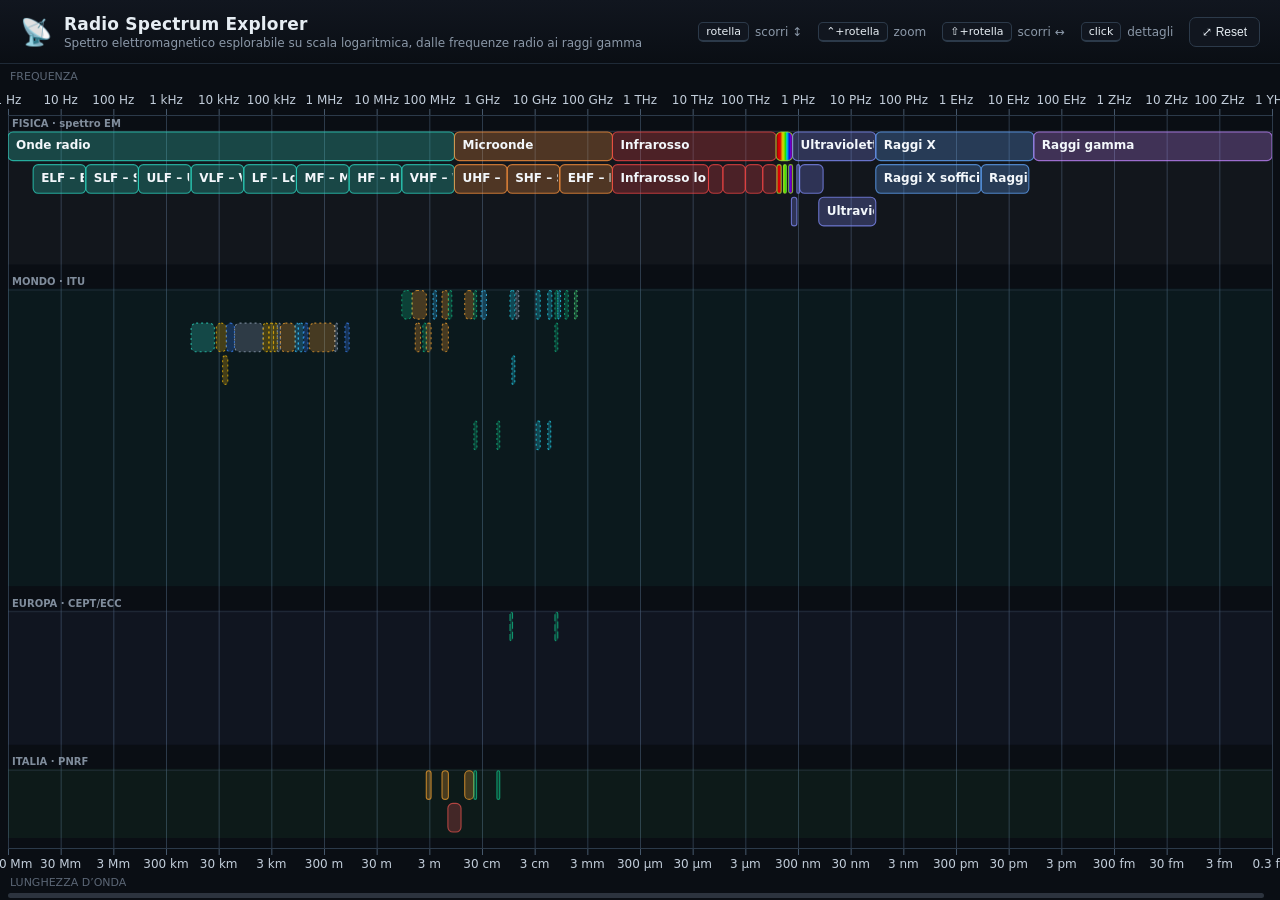
==== index.html @ 645366c9 "Initial commit: Radio Spectrum Explorer Visualizzatore interattivo dello spettro elettromagnetico (1" ====
<!DOCTYPE html>
<html lang="it">
<head>
  <meta charset="UTF-8">
  <meta name="viewport" content="width=device-width, initial-scale=1.0">
  <title>Radio Spectrum Explorer</title>
  <link rel="stylesheet" href="style.css">
</head>
<body>
  <header id="topbar">
    <div class="brand">
      <span class="logo">📡</span>
      <div>
        <h1>Radio Spectrum Explorer</h1>
        <p id="subtitle">Spettro elettromagnetico esplorabile · scala logaritmica</p>
      </div>
    </div>
    <div class="hint">
      <span><kbd>rotella</kbd> scorri ↕</span>
      <span><kbd>⌃+rotella</kbd> zoom</span>
      <span><kbd>⇧+rotella</kbd> scorri ↔</span>
      <span><kbd>click</kbd> dettagli</span>
      <button id="resetBtn" title="Torna alla vista completa">⤢ Reset</button>
    </div>
  </header>

  <main id="stage">
    <canvas id="spectrum"></canvas>

    <aside id="panel" class="panel hidden">
      <button id="panelClose" class="panel-close" aria-label="Chiudi">×</button>
      <div id="panelBody"></div>
    </aside>

    <div id="loadError" class="load-error hidden">
      <h2>Impossibile caricare <code>bands.json</code></h2>
      <p>Apri il sito tramite un server locale (i browser bloccano <code>fetch</code> dei file via <code>file://</code>).</p>
      <pre>cd "questa cartella"
python -m http.server 8000
# poi apri http://localhost:8000</pre>
    </div>
  </main>

  <script src="app.js"></script>
</body>
</html>
---- style.css ----
:root {
  --bg: #0a0e14;
  --bg-soft: #11161f;
  --panel-bg: #0d1219;
  --grid: #1d2733;
  --grid-strong: #2c3a4a;
  --text: #e6edf3;
  --text-dim: #8b98a8;
  --text-faint: #5b6675;
  --accent: #2dd4bf;
  --border: #1f2a37;
  --shadow: 0 10px 40px rgba(0,0,0,.5);
  font-family: "Segoe UI", system-ui, -apple-system, sans-serif;
}

* { box-sizing: border-box; }

html, body {
  margin: 0;
  height: 100%;
  background: var(--bg);
  color: var(--text);
  overflow: hidden;
}

#topbar {
  height: 64px;
  display: flex;
  align-items: center;
  justify-content: space-between;
  padding: 0 20px;
  background: linear-gradient(180deg, var(--bg-soft), var(--bg));
  border-bottom: 1px solid var(--border);
  position: relative;
  z-index: 5;
}

.brand { display: flex; align-items: center; gap: 12px; }
.brand .logo { font-size: 26px; }
.brand h1 { margin: 0; font-size: 17px; font-weight: 600; letter-spacing: .2px; }
.brand #subtitle { margin: 2px 0 0; font-size: 12px; color: var(--text-dim); }

.hint { display: flex; align-items: center; gap: 16px; font-size: 12px; color: var(--text-dim); }
.hint span { display: flex; align-items: center; gap: 6px; }
kbd {
  background: var(--bg-soft);
  border: 1px solid var(--grid-strong);
  border-bottom-width: 2px;
  border-radius: 5px;
  padding: 2px 7px;
  font-size: 11px;
  color: var(--text);
  font-family: inherit;
}
#resetBtn {
  background: var(--bg-soft);
  color: var(--text);
  border: 1px solid var(--grid-strong);
  border-radius: 7px;
  padding: 7px 12px;
  cursor: pointer;
  font-size: 12px;
  transition: border-color .15s, background .15s;
}
#resetBtn:hover { border-color: var(--accent); background: #161c26; }

#stage {
  position: absolute;
  top: 64px;
  left: 0;
  right: 0;
  bottom: 0;
}

#spectrum {
  display: block;
  width: 100%;
  height: 100%;
  cursor: default;
}

.legend {
  position: absolute;
  left: 14px;
  bottom: 14px;
  background: rgba(13,18,25,.82);
  backdrop-filter: blur(6px);
  border: 1px solid var(--border);
  border-radius: 10px;
  padding: 10px 12px;
  display: grid;
  grid-template-columns: auto auto;
  gap: 4px 16px;
  font-size: 11px;
  color: var(--text-dim);
  pointer-events: none;
  max-width: 360px;
}
.legend .item { display: flex; align-items: center; gap: 7px; white-space: nowrap; }
.legend .swatch { width: 11px; height: 11px; border-radius: 3px; flex: none; }

.panel {
  position: absolute;
  top: 0;
  right: 0;
  width: 360px;
  max-width: 88vw;
  height: 100%;
  background: var(--panel-bg);
  border-left: 1px solid var(--border);
  box-shadow: var(--shadow);
  padding: 22px;
  overflow-y: auto;
  transform: translateX(0);
  transition: transform .22s ease;
}
.panel.hidden { transform: translateX(calc(100% + 4px)); }
.panel-close {
  position: absolute;
  top: 14px;
  right: 16px;
  background: none;
  border: none;
  color: var(--text-dim);
  font-size: 26px;
  line-height: 1;
  cursor: pointer;
}
.panel-close:hover { color: var(--text); }

.panel h2 { margin: 4px 0 2px; font-size: 19px; padding-right: 28px; }
.panel .tag {
  display: inline-block;
  font-size: 11px;
  padding: 3px 9px;
  border-radius: 999px;
  margin: 0 6px 6px 0;
  border: 1px solid transparent;
}
.panel .tag.cat { color: #0a0e14; font-weight: 600; }
.panel .tag.scope { background: var(--bg-soft); color: var(--text-dim); border-color: var(--grid-strong); }
.panel .tag.mode  { background: var(--bg-soft); color: var(--accent); border-color: var(--grid-strong); }

.panel dl { margin: 16px 0 0; display: grid; grid-template-columns: auto 1fr; gap: 9px 14px; font-size: 13px; }
.panel dt { color: var(--text-faint); }
.panel dd { margin: 0; color: var(--text); font-variant-numeric: tabular-nums; }

.panel .notes { margin-top: 16px; font-size: 13px; line-height: 1.55; color: var(--text-dim); }

.panel .source {
  margin-top: 18px;
  padding-top: 14px;
  border-top: 1px solid var(--border);
  font-size: 12px;
}
.panel .source .lbl { color: var(--text-faint); display: block; margin-bottom: 5px; }
.panel .source a { color: var(--accent); text-decoration: none; word-break: break-all; }
.panel .source a:hover { text-decoration: underline; }
.panel .source .meta { margin-top: 6px; color: var(--text-faint); }
.tier { font-size: 10px; padding: 2px 7px; border-radius: 6px; margin-left: 6px; vertical-align: middle; }
.tier.primary { background: #14352b; color: #4ade80; }
.tier.secondary { background: #3a2a14; color: #f0a030; }

.panel .breadcrumb { margin-top: 14px; font-size: 12px; color: var(--text-faint); }
.panel .breadcrumb a { color: var(--text-dim); cursor: pointer; text-decoration: none; }
.panel .breadcrumb a:hover { color: var(--accent); }

.load-error {
  position: absolute;
  inset: 0;
  display: flex;
  flex-direction: column;
  align-items: center;
  justify-content: center;
  gap: 6px;
  background: var(--bg);
  text-align: center;
  padding: 20px;
}
.load-error pre {
  background: var(--bg-soft);
  border: 1px solid var(--border);
  padding: 14px 18px;
  border-radius: 8px;
  color: var(--accent);
  text-align: left;
}
.hidden { display: none !important; }
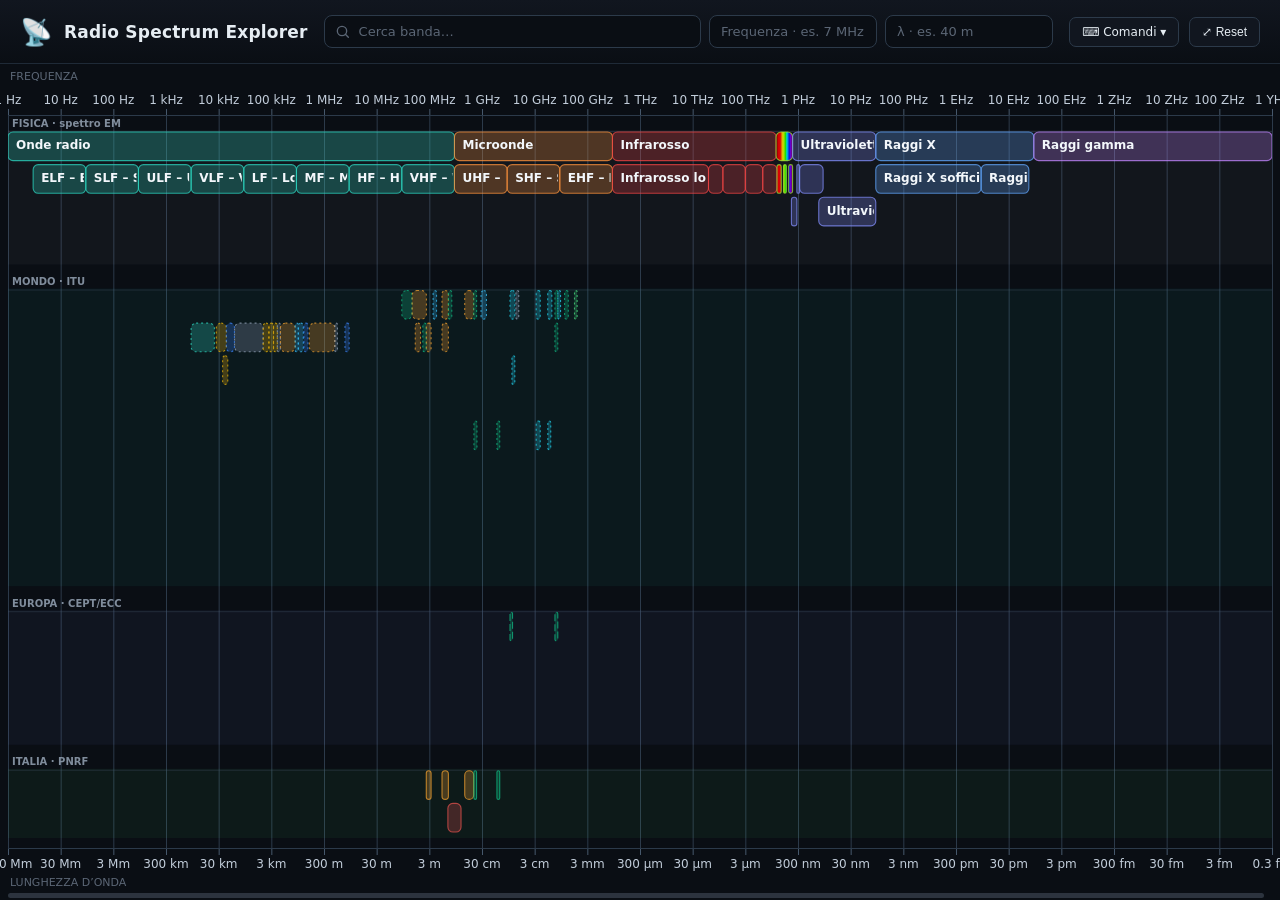
==== commit 9037bba4: "Aggiunge ricerca, focus per frequenza/lunghezza d'onda e rifiniture UI - Barra di ricerca globale co" ====
--- a/index.html
+++ b/index.html
@@ -4,22 +4,38 @@
   <meta charset="UTF-8">
   <meta name="viewport" content="width=device-width, initial-scale=1.0">
   <title>Radio Spectrum Explorer</title>
+  <link rel="icon" href="favicon.svg" type="image/svg+xml">
   <link rel="stylesheet" href="style.css">
 </head>
 <body>
   <header id="topbar">
     <div class="brand">
       <span class="logo">📡</span>
-      <div>
-        <h1>Radio Spectrum Explorer</h1>
-        <p id="subtitle">Spettro elettromagnetico esplorabile · scala logaritmica</p>
+      <h1>Radio Spectrum Explorer</h1>
+    </div>
+    <div class="controls">
+      <div class="search">
+        <svg class="search-icon" viewBox="0 0 24 24" width="16" height="16" fill="none" stroke="currentColor" stroke-width="2" stroke-linecap="round" aria-hidden="true">
+          <circle cx="10.5" cy="10.5" r="7"></circle><line x1="20" y1="20" x2="15.5" y2="15.5"></line>
+        </svg>
+        <input id="searchInput" type="text" placeholder="Cerca banda…" autocomplete="off" spellcheck="false" />
+        <div id="searchResults" class="results hidden"></div>
       </div>
+      <input id="freqInput" class="num" type="text" placeholder="Frequenza · es. 7 MHz" title="Inserisci una frequenza e premi Invio per centrare la vista" autocomplete="off" spellcheck="false" />
+      <input id="waveInput" class="num" type="text" placeholder="λ · es. 40 m" title="Inserisci una lunghezza d'onda e premi Invio per centrare la vista" autocomplete="off" spellcheck="false" />
     </div>
     <div class="hint">
-      <span><kbd>rotella</kbd> scorri ↕</span>
-      <span><kbd>⌃+rotella</kbd> zoom</span>
-      <span><kbd>⇧+rotella</kbd> scorri ↔</span>
-      <span><kbd>click</kbd> dettagli</span>
+      <div class="commands">
+        <button class="cmd-btn" type="button">⌨ Comandi ▾</button>
+        <div class="cmd-menu">
+          <div class="cmd"><kbd>rotella</kbd><span>scorri verticale</span></div>
+          <div class="cmd"><kbd>Ctrl + rotella</kbd><span>zoom (sul cursore)</span></div>
+          <div class="cmd"><kbd>Shift + rotella</kbd><span>scorri frequenze</span></div>
+          <div class="cmd"><kbd>scroll ↔</kbd><span>scorri frequenze</span></div>
+          <div class="cmd"><kbd>trascina barre</kbd><span>scorri ↕ / ↔</span></div>
+          <div class="cmd"><kbd>click banda</kbd><span>dettagli e fonte</span></div>
+        </div>
+      </div>
       <button id="resetBtn" title="Torna alla vista completa">⤢ Reset</button>
     </div>
   </header>
--- a/style.css
+++ b/style.css
@@ -37,11 +37,131 @@
 
 .brand { display: flex; align-items: center; gap: 12px; }
 .brand .logo { font-size: 26px; }
-.brand h1 { margin: 0; font-size: 17px; font-weight: 600; letter-spacing: .2px; }
-.brand #subtitle { margin: 2px 0 0; font-size: 12px; color: var(--text-dim); }
-
-.hint { display: flex; align-items: center; gap: 16px; font-size: 12px; color: var(--text-dim); }
-.hint span { display: flex; align-items: center; gap: 6px; }
+.brand h1 { margin: 0; font-size: 17px; font-weight: 600; letter-spacing: .2px; white-space: nowrap; }
+
+.hint { display: flex; align-items: center; gap: 10px; font-size: 12px; color: var(--text-dim); flex: none; }
+
+/* ---- Tendina "Comandi" (hover) ---- */
+.commands { position: relative; }
+.cmd-btn {
+  background: var(--bg-soft);
+  color: var(--text);
+  border: 1px solid var(--grid-strong);
+  border-radius: 7px;
+  padding: 7px 12px;
+  cursor: default;
+  font: inherit;
+  font-size: 12px;
+  white-space: nowrap;
+  transition: border-color .15s, background .15s;
+}
+.commands:hover .cmd-btn, .commands:focus-within .cmd-btn { border-color: var(--accent); background: #161c26; }
+.cmd-menu {
+  position: absolute;
+  top: calc(100% + 8px);
+  right: 0;
+  background: var(--panel-bg);
+  border: 1px solid var(--border);
+  border-radius: 10px;
+  box-shadow: var(--shadow);
+  padding: 8px;
+  display: grid;
+  gap: 5px;
+  min-width: 250px;
+  opacity: 0;
+  visibility: hidden;
+  transform: translateY(-4px);
+  transition: opacity .15s, transform .15s, visibility .15s;
+  z-index: 30;
+}
+.commands:hover .cmd-menu, .commands:focus-within .cmd-menu { opacity: 1; visibility: visible; transform: none; }
+.cmd { display: flex; align-items: center; justify-content: space-between; gap: 16px; white-space: nowrap; }
+.cmd span { color: var(--text-dim); font-size: 12px; }
+
+/* ---- Controlli: ricerca + frequenza + lunghezza d'onda ---- */
+.controls {
+  display: flex;
+  align-items: center;
+  gap: 8px;
+  flex: 1 1 auto;
+  justify-content: center;
+  min-width: 0;
+  padding: 0 16px;
+}
+.controls input {
+  background: var(--bg);
+  border: 1px solid var(--grid-strong);
+  border-radius: 8px;
+  color: var(--text);
+  font: inherit;
+  font-size: 13px;
+  padding: 8px 11px;
+  outline: none;
+  transition: border-color .15s, box-shadow .15s;
+}
+.controls input::placeholder { color: var(--text-faint); }
+.controls input:focus { border-color: var(--accent); box-shadow: 0 0 0 2px rgba(45,212,191,.15); }
+.controls input.bad { border-color: #e0524d; box-shadow: 0 0 0 2px rgba(224,82,77,.18); }
+.controls .num { width: 168px; font-variant-numeric: tabular-nums; }
+.search { position: relative; flex: 5 1 520px; max-width: 780px; min-width: 220px; }
+.search > input { width: 100%; padding-left: 34px; }
+.search-icon {
+  position: absolute;
+  left: 11px;
+  top: 50%;
+  transform: translateY(-50%);
+  color: var(--text-faint);
+  pointer-events: none;
+}
+.search:focus-within .search-icon { color: var(--accent); }
+
+.results {
+  position: absolute;
+  top: calc(100% + 6px);
+  left: 0; right: 0;
+  background: var(--panel-bg);
+  border: 1px solid var(--border);
+  border-radius: 10px;
+  box-shadow: var(--shadow);
+  max-height: 380px;
+  overflow-y: auto;
+  padding: 5px;
+  z-index: 20;
+}
+.results .res {
+  display: flex;
+  align-items: center;
+  gap: 9px;
+  padding: 7px 9px;
+  border-radius: 7px;
+  cursor: pointer;
+}
+.results .res:hover, .results .res.active { background: #1a212c; }
+.results .res .dot { width: 9px; height: 9px; border-radius: 3px; flex: none; }
+.results .res .txt { min-width: 0; flex: 1 1 auto; }
+.results .res .nm { font-size: 13px; color: var(--text); white-space: nowrap; overflow: hidden; text-overflow: ellipsis; }
+.results .res .sub { font-size: 11px; color: var(--text-dim); white-space: nowrap; overflow: hidden; text-overflow: ellipsis; }
+.results .res .rng { font-size: 11px; color: var(--text-faint); font-variant-numeric: tabular-nums; flex: none; }
+.results .empty { padding: 10px 12px; font-size: 12px; color: var(--text-faint); }
+
+/* Scrollbar sottili, in linea con quelle disegnate sul canvas */
+.results, .panel { scrollbar-width: thin; scrollbar-color: rgba(120,135,155,.5) transparent; }
+.results::-webkit-scrollbar,
+.panel::-webkit-scrollbar { width: 9px; height: 9px; }
+.results::-webkit-scrollbar-track,
+.panel::-webkit-scrollbar-track { background: transparent; }
+.results::-webkit-scrollbar-thumb,
+.panel::-webkit-scrollbar-thumb {
+  background: rgba(120,135,155,.5);
+  border: 2px solid transparent;
+  background-clip: padding-box;
+  border-radius: 6px;
+}
+.results::-webkit-scrollbar-thumb:hover,
+.panel::-webkit-scrollbar-thumb:hover {
+  background: rgba(160,180,205,.85);
+  background-clip: padding-box;
+}
 kbd {
   background: var(--bg-soft);
   border: 1px solid var(--grid-strong);
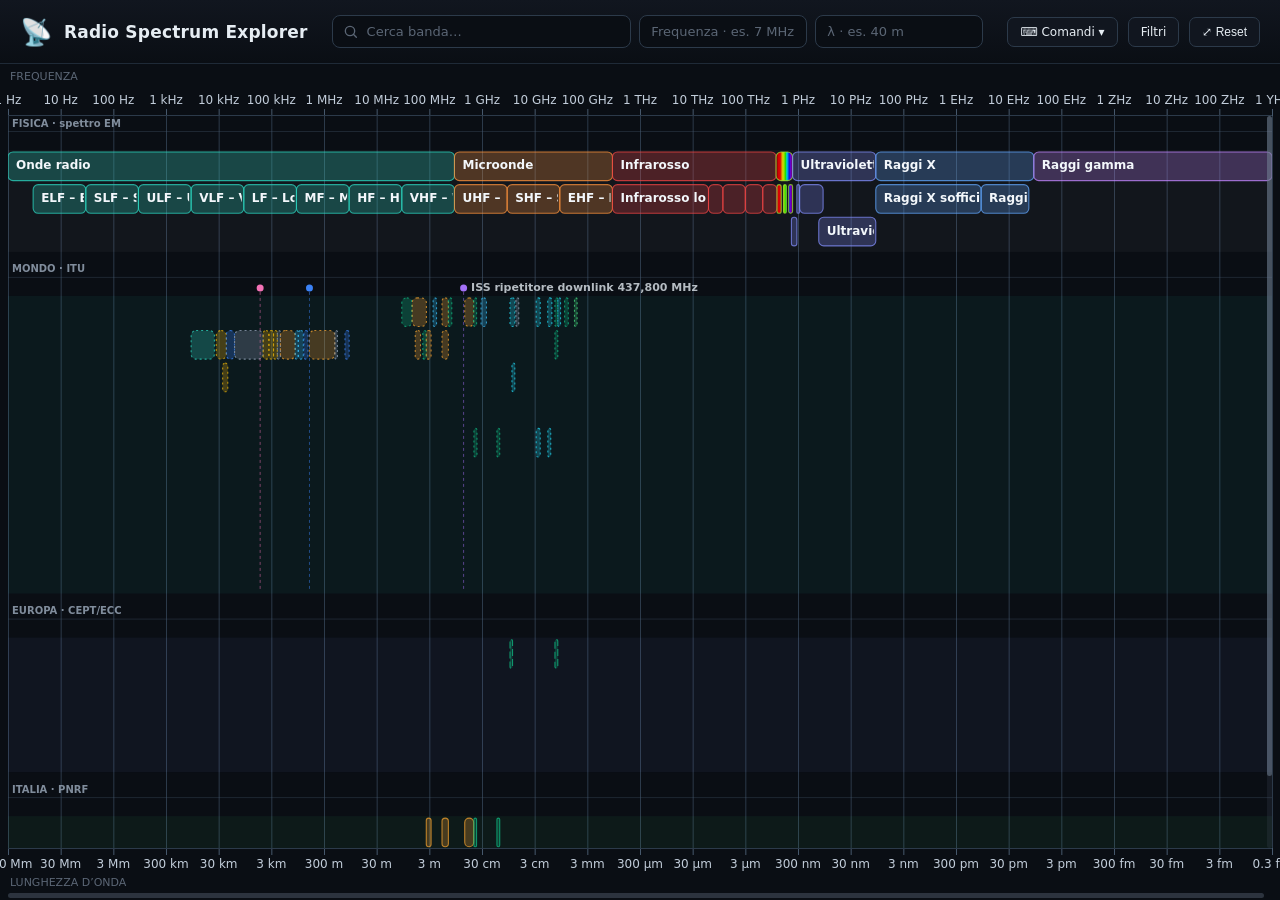
==== commit efd6d51d: "Frequenze singole, filtri, touch, link condivisibile e ~2000 righe di nuove bande" ====
--- a/index.html
+++ b/index.html
@@ -32,8 +32,23 @@
           <div class="cmd"><kbd>Ctrl + rotella</kbd><span>zoom (sul cursore)</span></div>
           <div class="cmd"><kbd>Shift + rotella</kbd><span>scorri frequenze</span></div>
           <div class="cmd"><kbd>scroll ↔</kbd><span>scorri frequenze</span></div>
-          <div class="cmd"><kbd>trascina barre</kbd><span>scorri ↕ / ↔</span></div>
-          <div class="cmd"><kbd>click banda</kbd><span>dettagli e fonte</span></div>
+          <div class="cmd"><kbd>trascina</kbd><span>sposta frequenze ↔ e corsie ↕</span></div>
+          <div class="cmd"><kbd>pizzica (touch)</kbd><span>zoom</span></div>
+          <div class="cmd"><kbd>click / tocco</kbd><span>dettagli e fonte</span></div>
+          <div class="cmd"><kbd>● pallino</kbd><span>frequenza singola</span></div>
+        </div>
+      </div>
+      <div class="filters">
+        <button id="filterBtn" class="cmd-btn" type="button" aria-expanded="false" aria-controls="filterMenu">Filtri <span id="filterCount" class="badge hidden"></span></button>
+        <div id="filterMenu" class="filter-menu hidden">
+          <div class="fm-title">Enti</div>
+          <div id="fScopes" class="fm-grid"></div>
+          <div class="fm-title">Categorie
+            <span class="fm-acts"><button type="button" data-all="1">tutte</button><button type="button" data-all="0">nessuna</button></span>
+          </div>
+          <div id="fCats" class="fm-grid"></div>
+          <div class="fm-title">Altro</div>
+          <label class="fm-item"><input type="checkbox" id="fMarkers"><span>Frequenze singole (●)</span></label>
         </div>
       </div>
       <button id="resetBtn" title="Torna alla vista completa">⤢ Reset</button>
--- a/style.css
+++ b/style.css
@@ -22,9 +22,12 @@
   color: var(--text);
   overflow: hidden;
 }
+body { display: flex; flex-direction: column; }
 
 #topbar {
-  height: 64px;
+  flex: none;
+  min-height: 64px;
+  gap: 8px;
   display: flex;
   align-items: center;
   justify-content: space-between;
@@ -185,18 +188,18 @@
 #resetBtn:hover { border-color: var(--accent); background: #161c26; }
 
 #stage {
-  position: absolute;
-  top: 64px;
-  left: 0;
-  right: 0;
-  bottom: 0;
+  position: relative;
+  flex: 1 1 auto;
+  min-height: 0;
+  overflow: hidden;
 }
 
 #spectrum {
   display: block;
   width: 100%;
   height: 100%;
-  cursor: default;
+  cursor: grab;
+  touch-action: none;   /* pan e pizzico li gestisce il canvas */
 }
 
 .legend {
@@ -306,3 +309,108 @@
   text-align: left;
 }
 .hidden { display: none !important; }
+
+/* ---- Tendina filtri ---- */
+.filters { position: relative; }
+.filters .cmd-btn { cursor: pointer; }
+.filters .cmd-btn[aria-expanded="true"] { border-color: var(--accent); background: #161c26; }
+.badge {
+  display: inline-block;
+  min-width: 17px;
+  margin-left: 4px;
+  padding: 0 5px;
+  border-radius: 999px;
+  background: var(--accent);
+  color: #0a0e14;
+  font-size: 11px;
+  font-weight: 700;
+  text-align: center;
+}
+.filter-menu {
+  position: absolute;
+  top: calc(100% + 8px);
+  right: 0;
+  width: min(340px, calc(100vw - 20px));
+  max-height: min(70vh, 560px);
+  overflow-y: auto;
+  background: var(--panel-bg);
+  border: 1px solid var(--border);
+  border-radius: 10px;
+  box-shadow: var(--shadow);
+  padding: 10px 12px 12px;
+  z-index: 30;
+  scrollbar-width: thin;
+}
+.fm-title {
+  display: flex;
+  align-items: center;
+  justify-content: space-between;
+  margin: 8px 0 4px;
+  font-size: 11px;
+  letter-spacing: .06em;
+  text-transform: uppercase;
+  color: var(--text-faint);
+}
+.fm-title:first-child { margin-top: 0; }
+.fm-acts button {
+  background: none;
+  border: 0;
+  color: var(--accent);
+  font: inherit;
+  font-size: 11px;
+  text-transform: none;
+  letter-spacing: 0;
+  cursor: pointer;
+  padding: 2px 4px;
+}
+.fm-grid { display: grid; grid-template-columns: 1fr 1fr; gap: 2px 10px; }
+.fm-item {
+  display: flex;
+  align-items: center;
+  gap: 7px;
+  padding: 4px 2px;
+  font-size: 12px;
+  color: var(--text);
+  cursor: pointer;
+  min-width: 0;
+}
+.fm-item span:last-child { overflow: hidden; text-overflow: ellipsis; white-space: nowrap; }
+.fm-item input { accent-color: var(--accent); margin: 0; flex: none; }
+.fm-item .sw { width: 10px; height: 10px; border-radius: 3px; flex: none; }
+
+.copy-link {
+  margin-top: 16px;
+  width: 100%;
+  background: var(--bg-soft);
+  color: var(--text-dim);
+  border: 1px solid var(--grid-strong);
+  border-radius: 8px;
+  padding: 8px 10px;
+  font: inherit;
+  font-size: 12px;
+  cursor: pointer;
+}
+.copy-link:hover { border-color: var(--accent); color: var(--text); }
+
+/* ---- Schermi stretti: barra su più righe, pannello dal basso ---- */
+@media (max-width: 820px) {
+  #topbar { flex-wrap: wrap; padding: 8px 10px; row-gap: 8px; }
+  .brand { gap: 8px; }
+  .brand .logo { font-size: 20px; }
+  .brand h1 { font-size: 15px; }
+  .controls { order: 3; flex: 1 1 100%; padding: 0; flex-wrap: wrap; }
+  .search { flex: 1 1 100%; min-width: 0; max-width: none; }
+  .controls .num { flex: 1 1 0; width: auto; min-width: 0; }
+  .commands { display: none; }
+  .panel {
+    top: auto;
+    bottom: 0;
+    width: 100%;
+    max-width: none;
+    height: 55%;
+    border-left: 0;
+    border-top: 1px solid var(--border);
+    border-radius: 14px 14px 0 0;
+    padding: 18px 16px;
+  }
+}
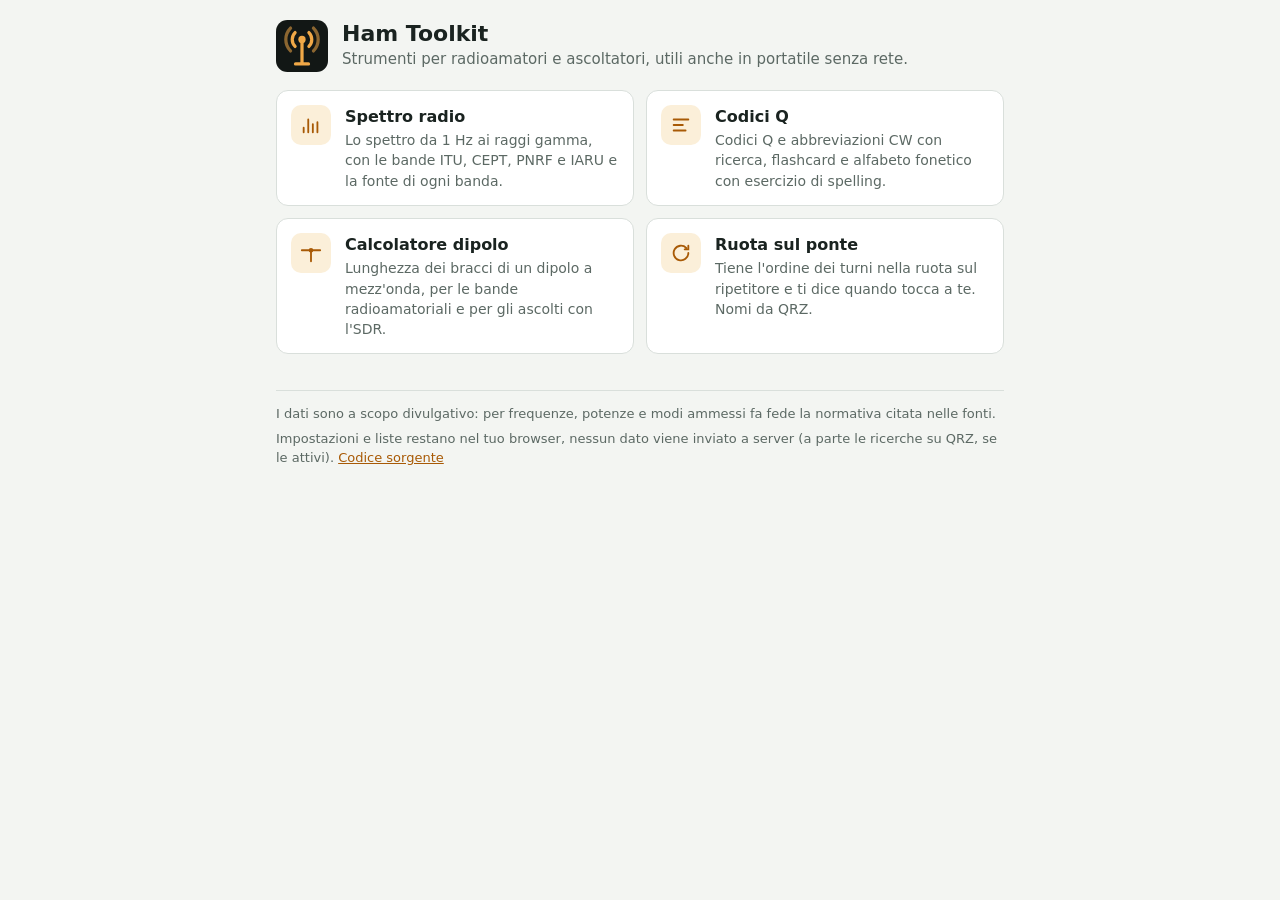
==== commit 0721909f: "Diventa Ham Toolkit: home con gli strumenti, spettro in spettro/, codici Q, dipolo e ruota sul ponte" ====
--- a/index.html
+++ b/index.html
@@ -1,77 +1,111 @@
-<!DOCTYPE html>
+<!doctype html>
 <html lang="it">
 <head>
-  <meta charset="UTF-8">
-  <meta name="viewport" content="width=device-width, initial-scale=1.0">
-  <title>Radio Spectrum Explorer</title>
-  <link rel="icon" href="favicon.svg" type="image/svg+xml">
-  <link rel="stylesheet" href="style.css">
+<meta charset="utf-8">
+<meta name="viewport" content="width=device-width, initial-scale=1, viewport-fit=cover">
+<meta name="theme-color" content="#121715">
+<meta name="description" content="Strumenti per radioamatori e ascoltatori: spettro radio, codici Q, calcolatore dipolo, ruota sul ponte. Funziona anche offline.">
+<title>Ham Toolkit</title>
+<link rel="manifest" href="manifest.webmanifest">
+<link rel="icon" href="icons/icon.svg" type="image/svg+xml">
+<link rel="apple-touch-icon" href="icons/apple-touch-icon.png">
+<style>
+:root{
+  --bg:#F3F5F2; --surface:#FFFFFF; --ink:#1A2320; --muted:#5C6964; --line:#D9DFDB;
+  --accent:#A85A06; --accent-ink:#FFFFFF; --accent-soft:#FBEFD9; --ok:#1F6F54;
+}
+@media (prefers-color-scheme: dark){
+  :root:not([data-theme="light"]){
+    color-scheme:dark;
+    --bg:#121715; --surface:#1A201E; --ink:#E4EAE7; --muted:#96A39E; --line:#2D3632;
+    --accent:#F0A847; --accent-ink:#1A1206; --accent-soft:#3A2A12; --ok:#6FD3A8;
+  }
+}
+:root[data-theme="dark"]{
+  color-scheme:dark;
+  --bg:#121715; --surface:#1A201E; --ink:#E4EAE7; --muted:#96A39E; --line:#2D3632;
+  --accent:#F0A847; --accent-ink:#1A1206; --accent-soft:#3A2A12; --ok:#6FD3A8;
+}
+*{box-sizing:border-box}
+html{-webkit-text-size-adjust:100%}
+body{margin:0;background:var(--bg);color:var(--ink);font:16px/1.45 system-ui,-apple-system,"Segoe UI",Roboto,sans-serif}
+.wrap{max-width:760px;margin:0 auto;padding:20px 16px calc(32px + env(safe-area-inset-bottom));display:flex;flex-direction:column;gap:18px}
+:focus-visible{outline:2px solid var(--accent);outline-offset:2px}
+[hidden]{display:none !important}
+
+header{display:flex;align-items:center;gap:14px}
+header img{width:52px;height:52px;flex:none}
+h1{margin:0;font-size:22px;line-height:1.2}
+.lede{margin:2px 0 0;color:var(--muted);font-size:15px}
+
+.grid{display:grid;grid-template-columns:repeat(auto-fit,minmax(min(100%,320px),1fr));gap:12px}
+.card{display:flex;gap:14px;align-items:flex-start;background:var(--surface);border:1px solid var(--line);border-radius:12px;padding:14px;color:inherit;text-decoration:none;transition:border-color .15s}
+.card:hover{border-color:var(--accent)}
+.card .ic{flex:none;width:40px;height:40px;border-radius:10px;background:var(--accent-soft);color:var(--accent);display:grid;place-items:center}
+.card .ic svg{width:22px;height:22px}
+.card h2{margin:0 0 2px;font-size:16px}
+.card p{margin:0;color:var(--muted);font-size:14px}
+
+.bar{display:flex;flex-wrap:wrap;align-items:center;gap:10px 14px;font-size:14px;color:var(--muted)}
+#install{border:0;background:var(--accent);color:var(--accent-ink);border-radius:10px;padding:8px 14px;font:inherit;font-weight:600;cursor:pointer}
+#offline{display:inline-flex;align-items:center;gap:6px}
+#offline::before{content:"";width:8px;height:8px;border-radius:50%;background:var(--ok)}
+
+footer{font-size:13px;color:var(--muted);border-top:1px solid var(--line);padding-top:14px;display:flex;flex-direction:column;gap:6px}
+footer p{margin:0}
+footer a{color:var(--accent)}
+</style>
 </head>
 <body>
-  <header id="topbar">
-    <div class="brand">
-      <span class="logo">📡</span>
-      <h1>Radio Spectrum Explorer</h1>
-    </div>
-    <div class="controls">
-      <div class="search">
-        <svg class="search-icon" viewBox="0 0 24 24" width="16" height="16" fill="none" stroke="currentColor" stroke-width="2" stroke-linecap="round" aria-hidden="true">
-          <circle cx="10.5" cy="10.5" r="7"></circle><line x1="20" y1="20" x2="15.5" y2="15.5"></line>
-        </svg>
-        <input id="searchInput" type="text" placeholder="Cerca banda…" autocomplete="off" spellcheck="false" />
-        <div id="searchResults" class="results hidden"></div>
-      </div>
-      <input id="freqInput" class="num" type="text" placeholder="Frequenza · es. 7 MHz" title="Inserisci una frequenza e premi Invio per centrare la vista" autocomplete="off" spellcheck="false" />
-      <input id="waveInput" class="num" type="text" placeholder="λ · es. 40 m" title="Inserisci una lunghezza d'onda e premi Invio per centrare la vista" autocomplete="off" spellcheck="false" />
-    </div>
-    <div class="hint">
-      <div class="commands">
-        <button class="cmd-btn" type="button">⌨ Comandi ▾</button>
-        <div class="cmd-menu">
-          <div class="cmd"><kbd>rotella</kbd><span>scorri verticale</span></div>
-          <div class="cmd"><kbd>Ctrl + rotella</kbd><span>zoom (sul cursore)</span></div>
-          <div class="cmd"><kbd>Shift + rotella</kbd><span>scorri frequenze</span></div>
-          <div class="cmd"><kbd>scroll ↔</kbd><span>scorri frequenze</span></div>
-          <div class="cmd"><kbd>trascina</kbd><span>sposta frequenze ↔ e corsie ↕</span></div>
-          <div class="cmd"><kbd>pizzica (touch)</kbd><span>zoom</span></div>
-          <div class="cmd"><kbd>click / tocco</kbd><span>dettagli e fonte</span></div>
-          <div class="cmd"><kbd>● pallino</kbd><span>frequenza singola</span></div>
-        </div>
-      </div>
-      <div class="filters">
-        <button id="filterBtn" class="cmd-btn" type="button" aria-expanded="false" aria-controls="filterMenu">Filtri <span id="filterCount" class="badge hidden"></span></button>
-        <div id="filterMenu" class="filter-menu hidden">
-          <div class="fm-title">Enti</div>
-          <div id="fScopes" class="fm-grid"></div>
-          <div class="fm-title">Categorie
-            <span class="fm-acts"><button type="button" data-all="1">tutte</button><button type="button" data-all="0">nessuna</button></span>
-          </div>
-          <div id="fCats" class="fm-grid"></div>
-          <div class="fm-title">Altro</div>
-          <label class="fm-item"><input type="checkbox" id="fMarkers"><span>Frequenze singole (●)</span></label>
-        </div>
-      </div>
-      <button id="resetBtn" title="Torna alla vista completa">⤢ Reset</button>
+<div class="wrap">
+  <header>
+    <img src="icons/icon.svg" alt="">
+    <div>
+      <h1>Ham Toolkit</h1>
+      <p class="lede">Strumenti per radioamatori e ascoltatori, utili anche in portatile senza rete.</p>
     </div>
   </header>
 
-  <main id="stage">
-    <canvas id="spectrum"></canvas>
+  <nav class="grid" aria-label="Strumenti">
+    <a class="card" href="spettro/">
+      <span class="ic"><svg viewBox="0 0 24 24" fill="none" stroke="currentColor" stroke-width="2" stroke-linecap="round"><path d="M4 20v-5M9 20V6M14 20v-9M19 20V9"/></svg></span>
+      <div><h2>Spettro radio</h2><p>Lo spettro da 1 Hz ai raggi gamma, con le bande ITU, CEPT, PNRF e IARU e la fonte di ogni banda.</p></div>
+    </a>
+    <a class="card" href="codici-q/">
+      <span class="ic"><svg viewBox="0 0 24 24" fill="none" stroke="currentColor" stroke-width="2" stroke-linecap="round"><path d="M4 6h16M4 12h10M4 18h13"/></svg></span>
+      <div><h2>Codici Q</h2><p>Codici Q e abbreviazioni CW con ricerca, flashcard e alfabeto fonetico con esercizio di spelling.</p></div>
+    </a>
+    <a class="card" href="dipolo/">
+      <span class="ic"><svg viewBox="0 0 24 24" fill="none" stroke="currentColor" stroke-width="2" stroke-linecap="round"><path d="M2 9h8.5M13.5 9H22M12 9v12"/><circle cx="12" cy="9" r="1.5"/></svg></span>
+      <div><h2>Calcolatore dipolo</h2><p>Lunghezza dei bracci di un dipolo a mezz'onda, per le bande radioamatoriali e per gli ascolti con l'SDR.</p></div>
+    </a>
+    <a class="card" href="ruota/">
+      <span class="ic"><svg viewBox="0 0 24 24" fill="none" stroke="currentColor" stroke-width="2" stroke-linecap="round"><path d="M20 12a8 8 0 1 1-2.3-5.6M20 4v4h-4"/></svg></span>
+      <div><h2>Ruota sul ponte</h2><p>Tiene l'ordine dei turni nella ruota sul ripetitore e ti dice quando tocca a te. Nomi da QRZ.</p></div>
+    </a>
+  </nav>
 
-    <aside id="panel" class="panel hidden">
-      <button id="panelClose" class="panel-close" aria-label="Chiudi">×</button>
-      <div id="panelBody"></div>
-    </aside>
+  <div class="bar">
+    <button id="install" type="button" hidden>Installa l'app</button>
+    <span id="ios" hidden>Su iPhone: Condividi → Aggiungi alla schermata Home.</span>
+    <span id="offline" hidden>Pronto per l'uso offline</span>
+  </div>
 
-    <div id="loadError" class="load-error hidden">
-      <h2>Impossibile caricare <code>bands.json</code></h2>
-      <p>Apri il sito tramite un server locale (i browser bloccano <code>fetch</code> dei file via <code>file://</code>).</p>
-      <pre>cd "questa cartella"
-python -m http.server 8000
-# poi apri http://localhost:8000</pre>
-    </div>
-  </main>
-
-  <script src="app.js"></script>
+  <footer>
+    <p>I dati sono a scopo divulgativo: per frequenze, potenze e modi ammessi fa fede la normativa citata nelle fonti.</p>
+    <p>Impostazioni e liste restano nel tuo browser, nessun dato viene inviato a server (a parte le ricerche su QRZ, se le attivi). <a href="https://github.com/Friggi02/ham-toolkit">Codice sorgente</a></p>
+  </footer>
+</div>
+<script src="pwa.js"></script>
+<script>
+let deferred = null;
+const btn = document.getElementById('install');
+window.addEventListener('beforeinstallprompt', e => { e.preventDefault(); deferred = e; btn.hidden = false; });
+btn.addEventListener('click', async () => { if (!deferred) return; deferred.prompt(); await deferred.userChoice; deferred = null; btn.hidden = true; });
+window.addEventListener('appinstalled', () => { btn.hidden = true; });
+const standalone = matchMedia('(display-mode: standalone)').matches || navigator.standalone;
+if (/iphone|ipad|ipod/i.test(navigator.userAgent) && !standalone) document.getElementById('ios').hidden = false;
+if ('serviceWorker' in navigator) navigator.serviceWorker.ready.then(() => { document.getElementById('offline').hidden = false; });
+</script>
 </body>
 </html>
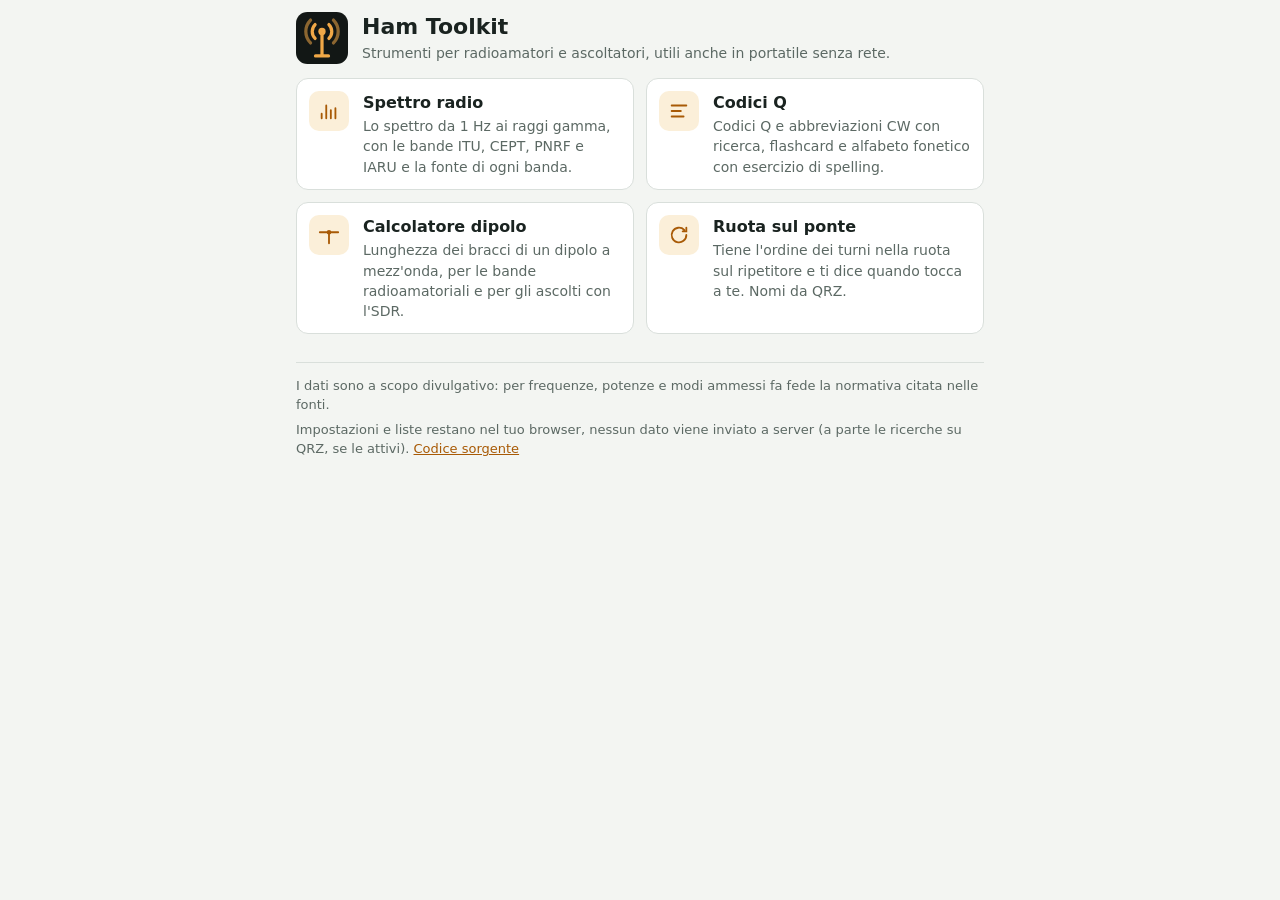
==== commit 0336bc1f: "Stile unico per tutto il sito: base.css con token e componenti, spettro con tema chiaro/scuro e pale" ====
--- a/index.html
+++ b/index.html
@@ -3,57 +3,34 @@
 <head>
 <meta charset="utf-8">
 <meta name="viewport" content="width=device-width, initial-scale=1, viewport-fit=cover">
-<meta name="theme-color" content="#121715">
+<meta name="theme-color" content="#F3F5F2" media="(prefers-color-scheme: light)">
+<meta name="theme-color" content="#121715" media="(prefers-color-scheme: dark)">
 <meta name="description" content="Strumenti per radioamatori e ascoltatori: spettro radio, codici Q, calcolatore dipolo, ruota sul ponte. Funziona anche offline.">
 <title>Ham Toolkit</title>
 <link rel="manifest" href="manifest.webmanifest">
 <link rel="icon" href="icons/icon.svg" type="image/svg+xml">
 <link rel="apple-touch-icon" href="icons/apple-touch-icon.png">
+<link rel="stylesheet" href="base.css">
 <style>
-:root{
-  --bg:#F3F5F2; --surface:#FFFFFF; --ink:#1A2320; --muted:#5C6964; --line:#D9DFDB;
-  --accent:#A85A06; --accent-ink:#FFFFFF; --accent-soft:#FBEFD9; --ok:#1F6F54;
-}
-@media (prefers-color-scheme: dark){
-  :root:not([data-theme="light"]){
-    color-scheme:dark;
-    --bg:#121715; --surface:#1A201E; --ink:#E4EAE7; --muted:#96A39E; --line:#2D3632;
-    --accent:#F0A847; --accent-ink:#1A1206; --accent-soft:#3A2A12; --ok:#6FD3A8;
-  }
-}
-:root[data-theme="dark"]{
-  color-scheme:dark;
-  --bg:#121715; --surface:#1A201E; --ink:#E4EAE7; --muted:#96A39E; --line:#2D3632;
-  --accent:#F0A847; --accent-ink:#1A1206; --accent-soft:#3A2A12; --ok:#6FD3A8;
-}
-*{box-sizing:border-box}
-html{-webkit-text-size-adjust:100%}
-body{margin:0;background:var(--bg);color:var(--ink);font:16px/1.45 system-ui,-apple-system,"Segoe UI",Roboto,sans-serif}
-.wrap{max-width:760px;margin:0 auto;padding:20px 16px calc(32px + env(safe-area-inset-bottom));display:flex;flex-direction:column;gap:18px}
-:focus-visible{outline:2px solid var(--accent);outline-offset:2px}
-[hidden]{display:none !important}
-
 header{display:flex;align-items:center;gap:14px}
 header img{width:52px;height:52px;flex:none}
-h1{margin:0;font-size:22px;line-height:1.2}
-.lede{margin:2px 0 0;color:var(--muted);font-size:15px}
+header h1{font-size:var(--fs-xl);letter-spacing:0;text-transform:none;color:var(--ink)}
+.lede{margin:2px 0 0;color:var(--muted);font-size:var(--fs-md)}
 
-.grid{display:grid;grid-template-columns:repeat(auto-fit,minmax(min(100%,320px),1fr));gap:12px}
-.card{display:flex;gap:14px;align-items:flex-start;background:var(--surface);border:1px solid var(--line);border-radius:12px;padding:14px;color:inherit;text-decoration:none;transition:border-color .15s}
-.card:hover{border-color:var(--accent)}
-.card .ic{flex:none;width:40px;height:40px;border-radius:10px;background:var(--accent-soft);color:var(--accent);display:grid;place-items:center}
-.card .ic svg{width:22px;height:22px}
-.card h2{margin:0 0 2px;font-size:16px}
-.card p{margin:0;color:var(--muted);font-size:14px}
+.grid{display:grid;grid-template-columns:repeat(auto-fit,minmax(min(100%,320px),1fr));gap:var(--s3)}
+.tool{display:flex;gap:14px;align-items:flex-start;color:inherit;text-decoration:none;transition:border-color .15s}
+.tool:hover{border-color:var(--accent)}
+.tool .ic{flex:none;width:40px;height:40px;border-radius:var(--r);background:var(--accent-soft);color:var(--accent);display:grid;place-items:center}
+.tool .ic svg{width:22px;height:22px}
+.tool h3{margin:0 0 2px}
+.tool p{margin:0;color:var(--muted);font-size:var(--fs-md)}
 
-.bar{display:flex;flex-wrap:wrap;align-items:center;gap:10px 14px;font-size:14px;color:var(--muted)}
-#install{border:0;background:var(--accent);color:var(--accent-ink);border-radius:10px;padding:8px 14px;font:inherit;font-weight:600;cursor:pointer}
+.bar{display:flex;flex-wrap:wrap;align-items:center;gap:10px 14px;font-size:var(--fs-md);color:var(--muted)}
 #offline{display:inline-flex;align-items:center;gap:6px}
 #offline::before{content:"";width:8px;height:8px;border-radius:50%;background:var(--ok)}
 
-footer{font-size:13px;color:var(--muted);border-top:1px solid var(--line);padding-top:14px;display:flex;flex-direction:column;gap:6px}
+footer{font-size:var(--fs-sm);color:var(--muted);border-top:1px solid var(--line);padding-top:14px;display:flex;flex-direction:column;gap:6px}
 footer p{margin:0}
-footer a{color:var(--accent)}
 </style>
 </head>
 <body>
@@ -67,26 +44,26 @@
   </header>
 
   <nav class="grid" aria-label="Strumenti">
-    <a class="card" href="spettro/">
+    <a class="tool card" href="spettro/">
       <span class="ic"><svg viewBox="0 0 24 24" fill="none" stroke="currentColor" stroke-width="2" stroke-linecap="round"><path d="M4 20v-5M9 20V6M14 20v-9M19 20V9"/></svg></span>
-      <div><h2>Spettro radio</h2><p>Lo spettro da 1 Hz ai raggi gamma, con le bande ITU, CEPT, PNRF e IARU e la fonte di ogni banda.</p></div>
+      <div><h3>Spettro radio</h3><p>Lo spettro da 1 Hz ai raggi gamma, con le bande ITU, CEPT, PNRF e IARU e la fonte di ogni banda.</p></div>
     </a>
-    <a class="card" href="codici-q/">
+    <a class="tool card" href="codici-q/">
       <span class="ic"><svg viewBox="0 0 24 24" fill="none" stroke="currentColor" stroke-width="2" stroke-linecap="round"><path d="M4 6h16M4 12h10M4 18h13"/></svg></span>
-      <div><h2>Codici Q</h2><p>Codici Q e abbreviazioni CW con ricerca, flashcard e alfabeto fonetico con esercizio di spelling.</p></div>
+      <div><h3>Codici Q</h3><p>Codici Q e abbreviazioni CW con ricerca, flashcard e alfabeto fonetico con esercizio di spelling.</p></div>
     </a>
-    <a class="card" href="dipolo/">
+    <a class="tool card" href="dipolo/">
       <span class="ic"><svg viewBox="0 0 24 24" fill="none" stroke="currentColor" stroke-width="2" stroke-linecap="round"><path d="M2 9h8.5M13.5 9H22M12 9v12"/><circle cx="12" cy="9" r="1.5"/></svg></span>
-      <div><h2>Calcolatore dipolo</h2><p>Lunghezza dei bracci di un dipolo a mezz'onda, per le bande radioamatoriali e per gli ascolti con l'SDR.</p></div>
+      <div><h3>Calcolatore dipolo</h3><p>Lunghezza dei bracci di un dipolo a mezz'onda, per le bande radioamatoriali e per gli ascolti con l'SDR.</p></div>
     </a>
-    <a class="card" href="ruota/">
+    <a class="tool card" href="ruota/">
       <span class="ic"><svg viewBox="0 0 24 24" fill="none" stroke="currentColor" stroke-width="2" stroke-linecap="round"><path d="M20 12a8 8 0 1 1-2.3-5.6M20 4v4h-4"/></svg></span>
-      <div><h2>Ruota sul ponte</h2><p>Tiene l'ordine dei turni nella ruota sul ripetitore e ti dice quando tocca a te. Nomi da QRZ.</p></div>
+      <div><h3>Ruota sul ponte</h3><p>Tiene l'ordine dei turni nella ruota sul ripetitore e ti dice quando tocca a te. Nomi da QRZ.</p></div>
     </a>
   </nav>
 
   <div class="bar">
-    <button id="install" type="button" hidden>Installa l'app</button>
+    <button id="install" class="btn primary" type="button" hidden>Installa l'app</button>
     <span id="ios" hidden>Su iPhone: Condividi → Aggiungi alla schermata Home.</span>
     <span id="offline" hidden>Pronto per l'uso offline</span>
   </div>
--- a/base.css
+++ b/base.css
@@ -0,0 +1,101 @@
+/* Ham Toolkit: stile condiviso da tutte le pagine.
+ * Qui stanno i token (colori, stondature, spazi, font, scala delle dimensioni) e i
+ * componenti comuni. Le pagine aggiungono solo le regole proprie, usando i token:
+ * niente colori, raggi o font scritti a mano nelle pagine. */
+
+/* ---------- Token ---------- */
+:root{
+  /* colori (tema chiaro) */
+  --bg:#F3F5F2; --surface:#FFFFFF; --ink:#1A2320; --muted:#5C6964; --faint:#86928D;
+  --line:#D9DFDB; --line-strong:#BCC5C0;
+  --accent:#A85A06; --accent-ink:#FFFFFF; --accent-soft:#FBEFD9; --accent-inverse:#F0A847;
+  --ok:#1F6F54; --ok-soft:#DDF1E8; --warn:#8A5A00; --warn-soft:#FFF4D6; --danger:#B3261E; --danger-soft:#FBE3E1;
+  --shadow:0 12px 32px -16px rgba(0,0,0,.35);
+
+  /* stondature: --r-sm per badge e controlli piccoli, --r per campi e pulsanti,
+     --r-lg per contenitori (card, pannelli, menu), --r-pill per chip */
+  --r-sm:8px; --r:10px; --r-lg:12px; --r-pill:999px;
+
+  /* spazi */
+  --s1:4px; --s2:8px; --s3:12px; --s4:16px; --s5:24px;
+
+  /* font e scala delle dimensioni */
+  --font:system-ui,-apple-system,"Segoe UI",Roboto,sans-serif;
+  --mono:ui-monospace,"SF Mono","Cascadia Mono",Consolas,monospace;
+  --fs-2xs:10px; --fs-xs:12px; --fs-sm:13px; --fs-md:14px; --fs-title:15px; --fs:16px; --fs-lg:18px; --fs-xl:22px;
+}
+@media (prefers-color-scheme: dark){
+  :root:not([data-theme="light"]){
+    color-scheme:dark;
+    --bg:#121715; --surface:#1A201E; --ink:#E4EAE7; --muted:#96A39E; --faint:#6E7B76;
+    --line:#2D3632; --line-strong:#3F4A45;
+    --accent:#F0A847; --accent-ink:#1A1206; --accent-soft:#3A2A12; --accent-inverse:#A85A06;
+    --ok:#6FD3A8; --ok-soft:#16332A; --warn:#F5C451; --warn-soft:#352A10; --danger:#FF8A80; --danger-soft:#3A1C1A;
+    --shadow:0 12px 32px -12px rgba(0,0,0,.7);
+  }
+}
+:root[data-theme="dark"]{
+  color-scheme:dark;
+  --bg:#121715; --surface:#1A201E; --ink:#E4EAE7; --muted:#96A39E; --faint:#6E7B76;
+  --line:#2D3632; --line-strong:#3F4A45;
+  --accent:#F0A847; --accent-ink:#1A1206; --accent-soft:#3A2A12; --accent-inverse:#A85A06;
+  --ok:#6FD3A8; --ok-soft:#16332A; --warn:#F5C451; --warn-soft:#352A10; --danger:#FF8A80; --danger-soft:#3A1C1A;
+  --shadow:0 12px 32px -12px rgba(0,0,0,.7);
+}
+
+/* ---------- Base ---------- */
+*{box-sizing:border-box}
+html{-webkit-text-size-adjust:100%}
+body{margin:0;background:var(--bg);color:var(--ink);font:var(--fs)/1.45 var(--font)}
+.mono{font-family:var(--mono);font-variant-numeric:tabular-nums}
+button{font:inherit;color:inherit;cursor:pointer;-webkit-tap-highlight-color:transparent}
+button:disabled{cursor:default;opacity:.5}
+input,select,textarea{font:inherit;color:var(--ink)}
+input::placeholder{color:var(--muted)}
+a{color:var(--accent)}
+:focus-visible{outline:2px solid var(--accent);outline-offset:2px}
+[hidden]{display:none !important}
+
+/* ---------- Impaginazione ---------- */
+.wrap{max-width:720px;margin:0 auto;padding:var(--s3) var(--s4) calc(32px + env(safe-area-inset-bottom));display:flex;flex-direction:column;gap:14px}
+
+/* testata: link alla home sopra il titolo della pagina */
+.home{display:inline-flex;align-items:center;gap:var(--s1);color:var(--muted);text-decoration:none;font-size:var(--fs-md);font-weight:600}
+.home:hover{color:var(--accent)}
+.wrap > .home{margin-bottom:-6px}
+.top{display:flex;align-items:center;gap:10px;flex-wrap:wrap}
+h1{margin:0;font-size:var(--fs-title);line-height:1.3;letter-spacing:.1em;text-transform:uppercase;color:var(--accent);white-space:nowrap}
+h2{margin:var(--s1) 0 0;font-size:var(--fs-sm);letter-spacing:.08em;text-transform:uppercase;color:var(--muted)}
+h3{margin:0;font-size:var(--fs)}
+
+/* ---------- Componenti ---------- */
+/* contenitore */
+.card{background:var(--surface);border:1px solid var(--line);border-radius:var(--r-lg);padding:var(--s3)}
+
+/* campi */
+.field{padding:10px var(--s3);border:1px solid var(--line);border-radius:var(--r);background:var(--surface);min-width:0}
+
+/* pulsanti: .btn neutro, .primary pieno, .ghost trasparente */
+.btn{border:1px solid var(--line);background:var(--surface);border-radius:var(--r);padding:var(--s2) 14px;font-weight:600}
+.btn.primary{border-color:var(--accent);background:var(--accent);color:var(--accent-ink);font-weight:700}
+.btn.ghost{background:transparent}
+.btn.big{padding:14px;font-size:var(--fs-lg);font-weight:700;border-radius:var(--r-lg)}
+
+/* chip (scelte e filtri) */
+.chips{display:flex;gap:6px;flex-wrap:wrap;align-items:center}
+.chip{border:1px solid var(--line);background:var(--surface);border-radius:var(--r-pill);padding:var(--s1) var(--s3);font-size:var(--fs-md);font-weight:600;color:var(--muted)}
+.chip.on{border-color:var(--accent);background:var(--accent-soft);color:var(--ink)}
+.chip small{font-weight:400;opacity:.8}
+
+/* testi accessori */
+.note{margin:0;font-size:var(--fs-sm);color:var(--muted)}
+.empty{text-align:center;color:var(--muted);padding:var(--s5) var(--s2);border:1px dashed var(--line);border-radius:var(--r-lg)}
+
+/* tabelle */
+table{width:100%;border-collapse:collapse;font-size:var(--fs-md)}
+th,td{text-align:left;padding:6px 10px;border-bottom:1px solid var(--line)}
+th{font-size:var(--fs-xs);letter-spacing:.06em;text-transform:uppercase;color:var(--muted);font-weight:600}
+
+/* sezioni a scomparsa */
+details{background:var(--surface);border:1px solid var(--line);border-radius:var(--r-lg);padding:10px var(--s3)}
+summary{cursor:pointer;font-weight:600;color:var(--ink)}
